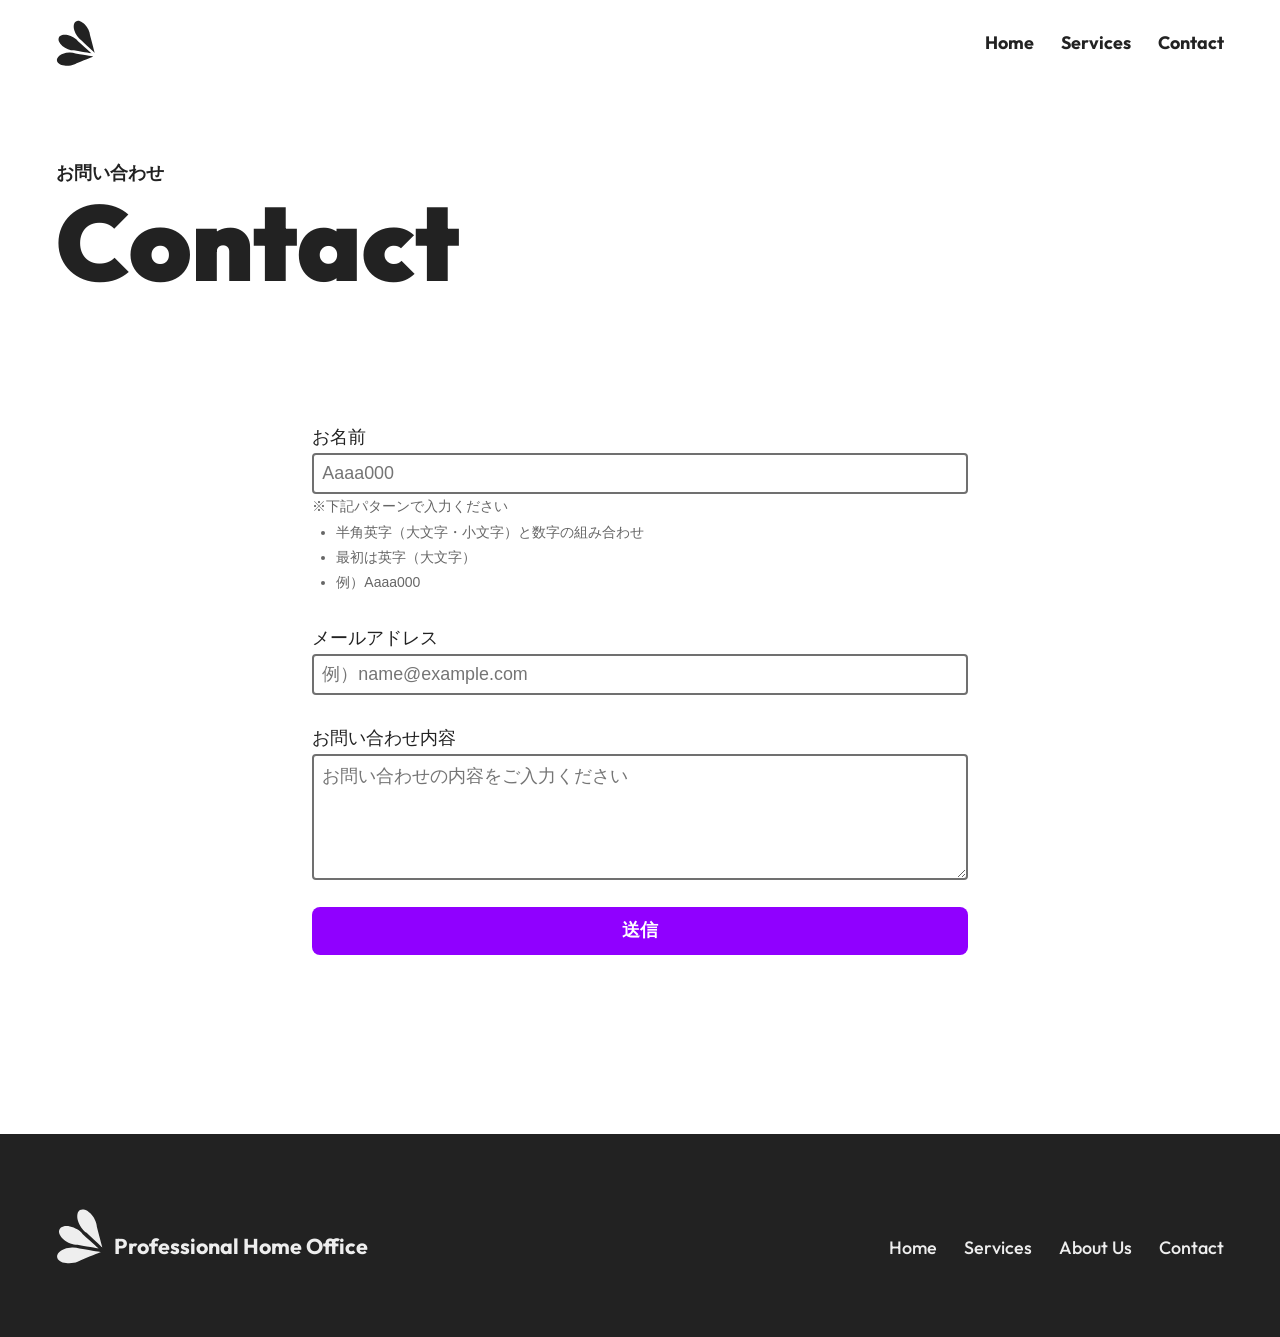
==== contact.html @ 74f62cc1 "【Codexレビュー】改修５ 対象コミット：ab544cedcc76169ee55072e64de3ae0e83976b12" ====
<!DOCTYPE html>
<html lang="ja">
	<head>
		<meta charset="UTF-8" />
		<meta name="viewport" content="width=device-width, initial-scale=1.0" />
		<title>Office Design - Professional Home Office</title>
		<link rel="preconnect" href="https://fonts.googleapis.com" />
		<link rel="preconnect" href="https://fonts.gstatic.com" crossorigin />
		<link href="https://fonts.googleapis.com/css2?family=Outfit:wght@100..900&display=swap" rel="stylesheet" />
		<link rel="stylesheet" href="assets/style.css" class="css" />
		<link rel="stylesheet" href="assets/contact.css" class="css" />
		<script src="assets/script.js" defer blocking="render"></script>
	</head>
	<body>
		<header>
			<div class="logo">
				<a href="index.html">
					<svg
						width="55"
						height="61"
						viewBox="0 0 55 61"
						fill="currentColor"
						role="img"
						aria-label="Professional Home Office"
					>
						<path
							d="M45.8622 47.1771C45.8622 47.1771 39.0083 49.9476 25.3005 55.4887C23.3705 56.7268 20.9252 57.6649 18.258 58.1905C15.5908 58.7161 12.8151 58.8069 10.2638 58.4518C7.71261 58.0968 5.49428 57.3111 3.87505 56.189C2.25582 55.0669 1.30447 53.6561 1.13516 52.1259C0.965845 50.5956 1.58576 49.011 2.92052 47.562C4.25528 46.1131 6.24819 44.8615 8.66009 43.9573C11.072 43.0531 13.8004 42.5348 16.518 42.4646C19.2356 42.3944 21.8268 42.7753 23.9808 43.5615C38.5684 45.9719 45.8622 47.1771 45.8622 47.1771Z"
						/>
						<path
							d="M43.8084 43.6216C43.8084 43.6216 36.5523 42.3288 22.0402 39.7432C19.7491 39.7716 17.1875 39.2673 14.6629 38.2906C12.1383 37.3139 9.75782 35.9065 7.80722 34.2371C5.85662 32.5677 4.41871 30.7074 3.66604 28.8793C2.91337 27.0512 2.87792 25.333 3.56393 23.9309C4.24995 22.5288 5.62829 21.5024 7.53356 20.9747C9.43882 20.4471 11.7901 20.4407 14.3052 20.9563C16.8203 21.4719 19.3924 22.4876 21.7129 23.8816C24.0333 25.2755 26.0036 26.9884 27.3872 28.8148C38.3346 38.686 43.8084 43.6216 43.8084 43.6216Z"
						/>
						<path
							d="M47.4491 42.6526C47.4491 42.6526 42.0838 37.5994 31.353 27.493C29.4199 26.2629 27.5521 24.4389 25.9737 22.2397C24.3952 20.0406 23.1732 17.5599 22.4543 15.0952C21.7354 12.6305 21.5501 10.2865 21.9207 8.34457C22.2913 6.40263 23.2019 4.9452 24.5434 4.14718C25.885 3.34915 27.6003 3.24443 29.4837 3.84558C31.367 4.44672 33.3384 5.7282 35.1612 7.53623C36.984 9.34426 38.5809 11.602 39.7601 14.0386C40.9393 16.4752 41.6508 18.9872 41.8092 21.273C45.5692 35.526 47.4491 42.6526 47.4491 42.6526Z"
						/>
					</svg>
				</a>
			</div>

			<nav class="menu">
				<ul>
					<li><a href="index.html">Home</a></li>
					<li><a href="index.html#services">Services</a></li>
					<li><a href="contact.html">Contact</a></li>
				</ul>
			</nav>
		</header>

		<main>
			<header class="hero">
				<hgroup>
					<h1>Contact</h1>
					<p>お問い合わせ</p>
				</hgroup>
			</header>

			<form action="#" method="post" class="contact">
				<label>
					お名前
					<p class="error-msg">入力が正しくないです</p>
					<input type="text" name="fullname" placeholder="Aaaa000" pattern="^(?=[A-Z])(?=.*[a-z])(?=.*\d).+$" />
					<!-- Codex チェック
					問題の説明: 「お名前」入力欄なのに、英大文字始まりかつ英小文字と数字を含む文字列しか受け付けないため、通常の氏名入力や日本語の名前が不正扱いになります。ラベルの意味と入力制約が一致していません。
					修正アドバイス: 氏名を受け付けたい項目なら名前に合ったバリデーションへ変更し、英数字ルールを試したい項目ならラベルと name 属性を用途に合うものへ変更してください。
					-->
					<p class="note">※下記パターンで入力ください</p>
					<ul class="note">
						<li>半角英字（大文字・小文字）と数字の組み合わせ</li>
						<li>最初は英字（大文字）</li>
						<li>例）Aaaa000</li>
					</ul>
				</label>

				<label>
					メールアドレス
					<input type="email" name="mail" placeholder="例）name@example.com" />
				</label>

				<label>
					お問い合わせ内容
					<textarea name="comment" placeholder="お問い合わせの内容をご入力ください"></textarea>
				</label>

				<input type="submit" value="送信" class="primary-button" />
			</form>
		</main>

		<footer>
			<div class="logo">
				<a href="index.html">
					<svg width="55" height="61" viewBox="0 0 55 61" fill="currentColor" aria-hidden="true">
						<path
							d="M45.8622 47.1771C45.8622 47.1771 39.0083 49.9476 25.3005 55.4887C23.3705 56.7268 20.9252 57.6649 18.258 58.1905C15.5908 58.7161 12.8151 58.8069 10.2638 58.4518C7.71261 58.0968 5.49428 57.3111 3.87505 56.189C2.25582 55.0669 1.30447 53.6561 1.13516 52.1259C0.965845 50.5956 1.58576 49.011 2.92052 47.562C4.25528 46.1131 6.24819 44.8615 8.66009 43.9573C11.072 43.0531 13.8004 42.5348 16.518 42.4646C19.2356 42.3944 21.8268 42.7753 23.9808 43.5615C38.5684 45.9719 45.8622 47.1771 45.8622 47.1771Z"
						/>
						<path
							d="M43.8084 43.6216C43.8084 43.6216 36.5523 42.3288 22.0402 39.7432C19.7491 39.7716 17.1875 39.2673 14.6629 38.2906C12.1383 37.3139 9.75782 35.9065 7.80722 34.2371C5.85662 32.5677 4.41871 30.7074 3.66604 28.8793C2.91337 27.0512 2.87792 25.333 3.56393 23.9309C4.24995 22.5288 5.62829 21.5024 7.53356 20.9747C9.43882 20.4471 11.7901 20.4407 14.3052 20.9563C16.8203 21.4719 19.3924 22.4876 21.7129 23.8816C24.0333 25.2755 26.0036 26.9884 27.3872 28.8148C38.3346 38.686 43.8084 43.6216 43.8084 43.6216Z"
						/>
						<path
							d="M47.4491 42.6526C47.4491 42.6526 42.0838 37.5994 31.353 27.493C29.4199 26.2629 27.5521 24.4389 25.9737 22.2397C24.3952 20.0406 23.1732 17.5599 22.4543 15.0952C21.7354 12.6305 21.5501 10.2865 21.9207 8.34457C22.2913 6.40263 23.2019 4.9452 24.5434 4.14718C25.885 3.34915 27.6003 3.24443 29.4837 3.84558C31.367 4.44672 33.3384 5.7282 35.1612 7.53623C36.984 9.34426 38.5809 11.602 39.7601 14.0386C40.9393 16.4752 41.6508 18.9872 41.8092 21.273C45.5692 35.526 47.4491 42.6526 47.4491 42.6526Z"
						/>
					</svg>
					Professional Home Office
				</a>
			</div>
			<div class="menu">
				<ul>
					<li><a href="index.html">Home</a></li>
					<li><a href="index.html#services">Services</a></li>
					<li><a href="index.html#:~:text=Professional%20Home%20Office">About Us</a></li>
					<li><a href="contact.html">Contact</a></li>
				</ul>
			</div>
		</footer>
	</body>
</html>
---- assets/style.css ----
@charset "UTF-8";

@layer reset, base;

/* ------------------------------------------------------ */

/* リセット */

/* ------------------------------------------------------ */
@layer reset {
	*,
	*::before,
	*::after {
		box-sizing: border-box;
		margin: 0;
		padding: 0;
		list-style: none;
	}

	a {
		color: inherit;
		text-decoration: inherit;
		-webkit-tap-highlight-color: transparent;
		-webkit-touch-callout: none;
	}

	img {
		width: 100%;
		height: auto;
	}

	svg,
	img {
		vertical-align: bottom;
	}

	button,
	input,
	textarea {
		margin: 0;
		font-family: inherit;
		font-size: 100%;
		font-weight: inherit;
		color: inherit;
		background-color: transparent;
		background-image: none;
	}

	button,
	input[type="submit"] {
		cursor: pointer;
		border: none;
		-webkit-tap-highlight-color: transparent;
		-webkit-touch-callout: none;
	}
}

/* ------------------------------------------------------ */

/* 基本スタイル */

/* ------------------------------------------------------ */

@layer base {
	/* カスタムプロパティ */
	:root {
		/* カラー */
		--black: #222;
		--white: light-dark(#fff, #eee);
		--text: light-dark(var(--black), var(--white));
		--background: light-dark(var(--white), var(--black));
		--primary: #9000ff;
		--attention: red;
		--gray: light-dark(#efefef, #2d2d2d);
		--darkgray: light-dark(#707070, #909090);

		/* ページの左右の余白（画面幅1440pxで64px） */
		--page-padding: max(16px, 4.4vw);

		/* 欧文フォント */
		--latin-font: "Outfit", "Outfit Fallback", sans-serif;
	}

	/* 代替フォント */
	@font-face {
		font-family: "Outfit Fallback";
		src: local("Arial"), local("ArialMT");
		size-adjust: 99.8204%;
		ascent-override: 100.18%;
		descent-override: 26.0468%;
		line-gap-override: 0%;
	}

	/* カラースキーム */
	:root {
		color-scheme: light dark;
	}

	/* スムーススクロール */
	:root {
		scroll-behavior: smooth;
	}

	/* ページ */
	body {
		font-family: sans-serif;
		font-size: clamp(15px, 1.4vw, 24px); /* 画面幅1440pxで20px */
		line-height: 1.8;
		color: var(--text);
		background-color: var(--background);
	}

	/* 画像 */
	img {
		object-fit: cover;
		border-radius: 8px;
	}
}

/* ------------------------------------------------------ */

/* ビュー遷移 */

/* ------------------------------------------------------ */

@media (prefers-reduced-motion: no-preference) {
	@view-transition {
		navigation: auto;
	}

	.post img {
		view-transition-name: photo;
	}

	html::view-transition-old(photo),
	html::view-transition-new(photo) {
		overflow: clip;
		height: 100%;
		border-radius: 8px;
		animation-duration: 0.5s;
		object-fit: cover;
	}
}

/* ------------------------------------------------------ */

/* ページヘッダー */

/* ------------------------------------------------------ */

body > header {
	display: grid;
	grid-template-columns: 1fr auto;
	grid-auto-flow: column;
	align-items: center;
	padding-block: 1em;
	padding-inline: var(--page-padding);

	.logo svg {
		width: 2.5em;
		height: auto;
	}
}

/* ------------------------------------------------------ */

/* ナビゲーションメニュー */

/* ------------------------------------------------------ */

.menu {
	font-family: var(--latin-font);
	font-weight: 700;

	ul {
		display: flex;
		gap: 1.5em;

		a {
			display: flex;
		}
	}
}

/* ------------------------------------------------------ */

/* ヒーロー */

/* ------------------------------------------------------ */

/* レイアウト */
.hero {
	display: block grid;
	grid-template:
		"heading"
		"cta"
		"photo";
	gap: 2em;
	justify-items: center;
	padding-block: 4em 0;
	padding-inline: var(--page-padding);
	text-align: center;

	> :is(h1, hgroup) {
		grid-area: heading;
	}

	> .cta {
		grid-area: cta;
	}

	> img {
		grid-area: photo;
	}

	@media (width >= 768px) {
		grid-template:
			"heading cta"
			"photo photo";
		grid-template-columns: 1fr 17em;
		justify-items: stretch;
		align-items: end;
		text-align: left;
	}
}

/* スタイル */
.hero {
	hgroup {
		display: grid;

		p {
			grid-row: 1;
			font-weight: 700;
		}
	}

	h1 {
		font-family: var(--latin-font);
		font-size: max(48px, 8.3vw); /* 画面幅1440pxで120px */
		font-weight: 900;
		line-height: 1;
	}

	img {
		aspect-ratio: 3/4;
		object-fit: cover;
		border-radius: 8px;

		@media (width >= 768px) {
			aspect-ratio: 2/1;
		}
	}
}

/* ------------------------------------------------------ */

/* CTA */

/* ------------------------------------------------------ */
.cta {
	p {
		margin-bottom: 1em;
	}
}

/* ------------------------------------------------------ */

/* ボタン */

/* ------------------------------------------------------ */

button,
input[type="submit"] {
	padding: 14px 24px;
	font-weight: bold;
	line-height: 1;
	border: solid 1px transparent;
	border-radius: 8px;
}

.primary-button {
	width: 100%;
	color: var(--white);
	background-color: var(--primary);
	transition: background-color 0.5s;

	@media (prefers-reduced-motion) {
		transition: none;
	}

	@media (hover: hover) {
		&:hover {
			/* プライマリーカラーの色相を変える */
			background-color: lch(from var(--primary) l c calc(h + 20));
		}
	}
}

.secondary-button {
	width: 100%;
	font-weight: normal;
	color: var(--darkgray);
	background-color: transparent;
	border-color: var(--darkgray);
}

/* ------------------------------------------------------ */

/* ダイアログ */

/* ------------------------------------------------------ */

dialog {
	width: clamp(300px, 80vw, 400px); /* 画面幅500pxで400px */
	margin: auto;
	padding: 20px 32px;
	border-color: gray;
	border-radius: 16px;

	form {
		display: grid;
		gap: 8px;

		p {
			margin-block: 0 8px;
		}

		button[value="accept"] {
			width: 100%;
		}
	}

	#close {
		position: absolute;
		top: 12px;
		right: 12px;
		padding: 8px;
		filter: grayscale(1);
	}

	&::backdrop {
		background-color: rgb(0 0 0 / 70%);
	}
}

/* 開閉アニメーション */
dialog {
	position: fixed;
	inset-block-start: 0px;
	inset-block-end: 0px;
	opacity: 0;
	transition: display 0.5s allow-discrete, overlay 0.5s allow-discrete, opacity 0.5s;

	@media (prefers-reduced-motion) {
		transition: none;
	}
}

dialog[open] {
	opacity: 1;
}

@starting-style {
	dialog[open] {
		opacity: 0;
	}
}

/* バックドロップの開閉アニメーション */
dialog::backdrop {
	background-color: rgb(0 0 0 / 60%);
	opacity: 0;
	transition: opacity 0.5s;

	@media (prefers-reduced-motion) {
		transition: none;
	}
}

dialog[open]::backdrop {
	opacity: 1;
}

@starting-style {
	dialog[open]::backdrop {
		opacity: 0;
	}
}

/* ------------------------------------------------------ */

/* メッセージ */

/* ------------------------------------------------------ */

/* レイアウト */
.message {
	display: grid;
	grid-template-columns: auto auto;
	gap: 1em;
	justify-content: center;
	align-items: center;
	padding-block: 5em;
}

/* スタイル */
.message {
	font-size: clamp(16px, 2.7vw, 40px); /* 画面幅1440pxで40px */
	line-height: 1.5;

	svg {
		width: 4em;
		height: auto;
	}
}

/* ------------------------------------------------------ */

/* サービス */

/* ------------------------------------------------------ */

/* レイアウト */
.services {
	display: grid;
	gap: 5em;
	padding-block: 7em;
	padding-inline: var(--page-padding);

	> hgroup {
		display: grid;
		align-content: end;

		p {
			grid-row: 1;
		}
	}

	@media (width >= 768px) {
		grid-template-columns: 1fr 4fr;

		> hgroup {
			/* スティッキー */
			align-self: start;
			position: sticky;
			top: 20px;

			/* 縦書き */
			writing-mode: vertical-rl;
		}
	}
}

/* スタイル */
.services {
	background-color: var(--gray);

	> hgroup {
		h2 {
			font-size: clamp(54px, 6.6vw, 96px); /* 画面幅1440pxで96px */
			line-height: 1;
			text-transform: uppercase;
		}

		p {
			font-size: 1.2em;
			font-weight: bold;
		}
	}
}

/* ------------------------------------------------------ */

/* カード */

/* ------------------------------------------------------ */

/* カード一覧 */
.cards {
	display: grid;
	gap: 4em;

	/* クエリコンテナを作成 */
	container-type: inline-size;
}

/* カードのレイアウト */
.card {
	display: grid;
	grid-template-areas:
		"heading"
		"photo"
		"text";
	gap: 1em 3em;

	> hgroup {
		grid-area: heading;
	}

	> img {
		grid-area: photo;
		height: 180px;
	}

	> p {
		grid-area: text;
	}

	/* クエリコンテナに合わせてレイアウトを変更 */
	@container (width >= 580px) {
		grid-template-areas:
			"photo . "
			"photo heading"
			"photo text"
			"photo . ";
		grid-template-columns: 1fr 2fr;
		grid-template-rows: 20px auto auto 20px;

		> img {
			height: 0;
			min-height: 100%;
		}
	}
}

/* カードのスタイル */
.card {
	font-size: max(15px, 2cqw); /* クエリコンテナ幅1000pxで20px */

	hgroup {
		display: grid;
		gap: 0.25em;

		h3 {
			font-size: 2em;
			font-weight: 700;
			line-height: 1;
		}

		p {
			grid-row: 1;
			font-weight: 700;
		}
	}

	a {
		display: block;
		width: max-content;
		margin-left: auto;
		font-family: var(--latin-font);
		font-weight: 600;
	}
}

/* ------------------------------------------------------ */

/* リンク （2色の下線を表示） */

/* ------------------------------------------------------ */

/* 1色目の表示範囲を管理（初期値20%） */
@property --bar {
	syntax: "<percentage>";
	inherits: true;
	initial-value: 20%;
}

/* 2色の設定 */
:root {
	/* 1色目 */
	--bar-color-primary: var(--primary);

	/* 2色目 */
	--bar-color-secondary: light-dark(lightgray, gray);

	/* ナビゲーションメニューの下線の設定 */
	.menu {
		/* 2色目（透明） */
		--bar-color-secondary: transparent;

		/* 1色目のデフォルトの表示範囲 0% */
		--bar: 0%;
	}
}

/* 下線の表示 */
:is(.menu, #services) a {
	background-image: linear-gradient(
		to right,
		var(--bar-color-primary) var(--bar),
		var(--bar-color-secondary) var(--bar)
	);
	background-repeat: no-repeat;
	background-position: bottom;
	background-size: auto 2px;
	transition: --bar 0.2s ease-in;

	@media (prefers-reduced-motion) {
		transition: none;
	}

	@media (hover: hover) {
		&:hover {
			--bar: 100%;
		}
	}
}

/* ------------------------------------------------------ */

/* ページのフッター */

/* ------------------------------------------------------ */

/* カラースキーム */
body > footer {
	color-scheme: dark;
	color: var(--text);
	background-color: var(--background);
}

/* レイアウト */
body > footer {
	display: grid;
	gap: 1.5em;
	justify-items: center;
	padding-block: 4em;
	padding-inline: var(--page-padding);

	.logo svg {
		width: 2.5em;
		height: auto;
	}

	@media (width >= 768px) {
		grid-template-columns: 1fr auto;
		grid-auto-flow: column;
		justify-items: start;
		align-items: baseline;
	}
}

/* スタイル */
body > footer {
	.logo {
		font-family: var(--latin-font);
		font-size: 1.2em;
		font-weight: 700;
	}

	.menu {
		font-weight: 500;
	}
}

/* ------------------------------------------------------ */

/* 記事 */

/* ------------------------------------------------------ */

/* レイアウト */
.post {
	display: grid;
	grid-template:
		"hero"
		"body"
		"cta";
	gap: 4em 6em;
	justify-items: center;
	align-items: start;
	padding-block: 3em 6em;
	padding-inline: var(--page-padding);

	> .hero {
		grid-area: hero;
		padding: 0;
	}

	> .body {
		grid-area: body;
	}

	> .cta {
		grid-area: cta;
	}

	@media (width >= 768px) {
		grid-template:
			"hero hero"
			"body cta";
		grid-template-columns: 1fr 17em;
		justify-items: stretch;
	}
}

/* 記事本文 */
.body {
	> :first-child {
		margin-top: 0;
	}

	> :last-child {
		margin-bottom: 0;
	}

	p {
		margin-block: 1em;
	}

	h2,
	h3 {
		margin-block: 2em 1em;
	}

	h2 {
		font-size: 1.8em;
	}

	strong {
		color: var(--attention);
	}
}

/* ------------------------------------------------------ */

/* コンタクトフォーム */

/* ------------------------------------------------------ */

.contact {
	display: grid;
	gap: 1.5em;
	max-width: max(500px, 60vw);
	margin-inline: auto;
	padding-block: 5em 10em;
	padding-inline: var(--page-padding);

	label {
		display: grid;
	}

	input:not([type="submit"]),
	textarea {
		padding: 8px;
		border: solid 2px var(--darkgray);
		border-radius: 4px;
	}

	textarea {
		min-height: 6lh;
		resize: vertical;
		field-sizing: content;
	}
}

/* ------------------------------------------------------ */

/* スクロール駆動アニメーション */

/* ------------------------------------------------------ */

@media (prefers-reduced-motion: no-preference) {
	.message,
	#services > hgroup,
	#services article {
		animation: scroll-anim ease-out both;
		animation-timeline: view();
	}

	@keyframes scroll-anim {
		10% {
			opacity: 0;
			translate: 0 100px;
		}

		40% {
			opacity: 1;
			translate: 0;
		}
	}
}
---- assets/contact.css ----
@charset "UTF-8";

p.error-msg {
    display: none;
}
p.error-msg:has(+input:invalid) {
    display: block;
    color: red;
    font-size: 0.875rem;
    margin-top: 0.25rem;
}
.note {
    font-size: 0.875rem;
    color: #666;
}

ul.note {
    padding-left: 1.5rem;
    li {
        list-style-type: disc;
    }
}

input[type=text]:invalid {
    background-color: lightpink;
}
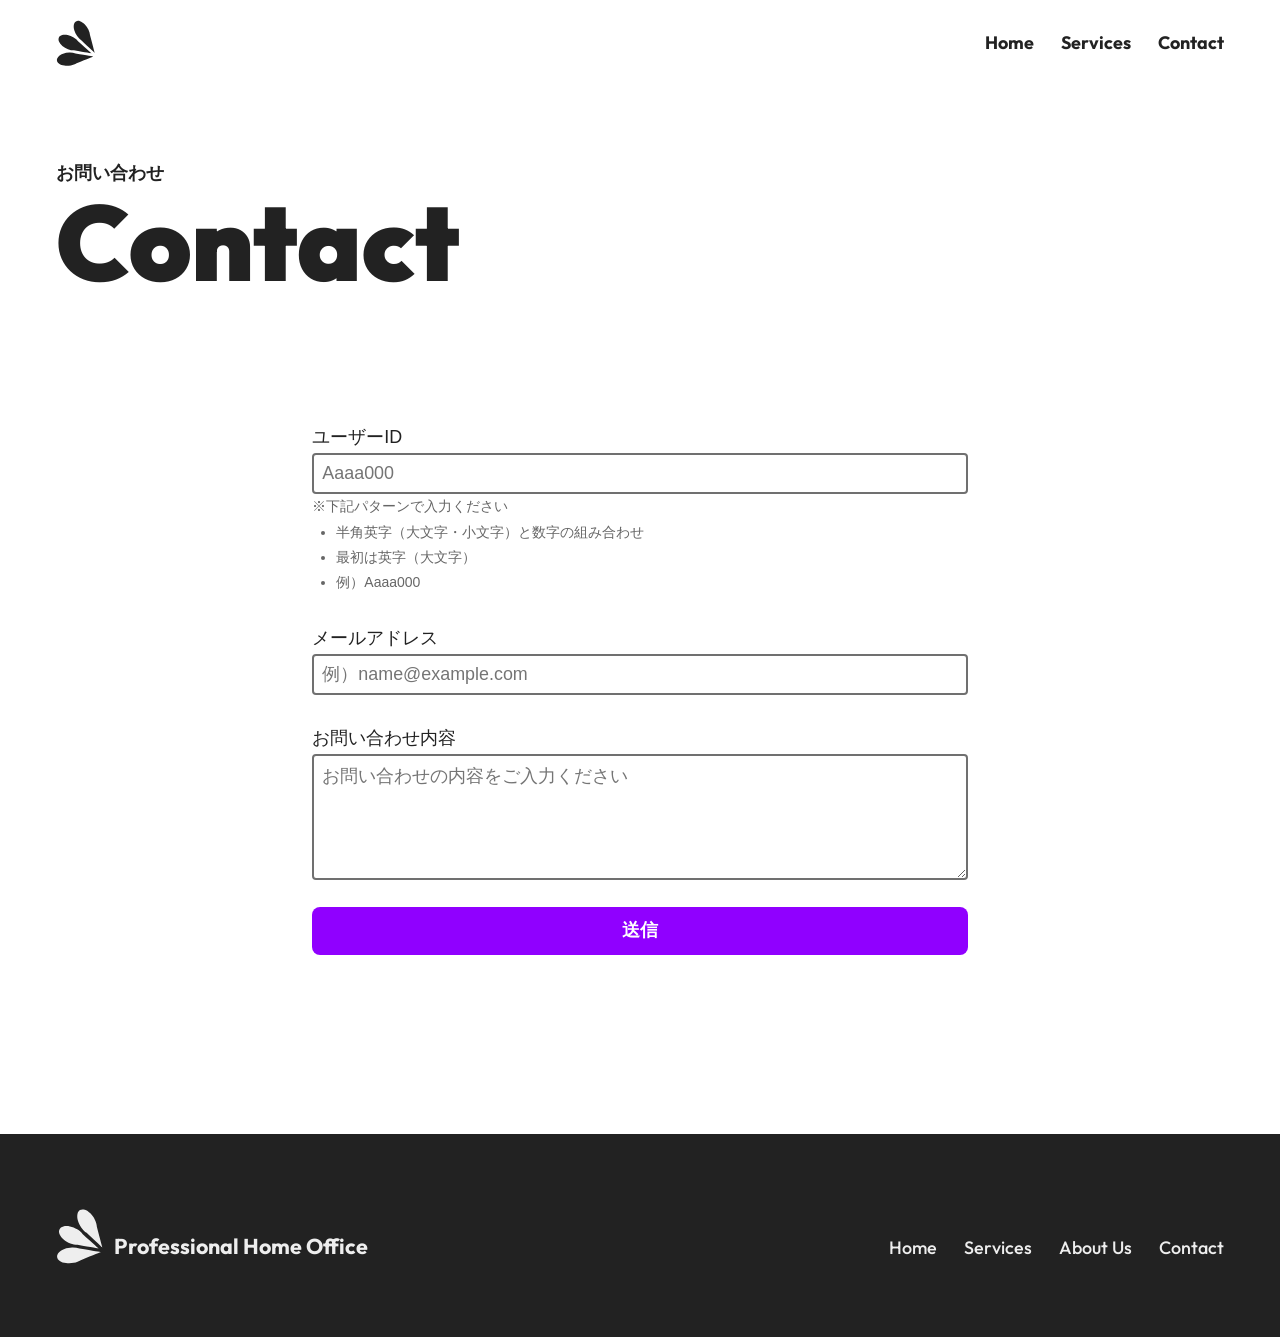
==== commit d5ce98e5: "【CodexレビューのFB対応】改修５ 対象コミット：ab544cedcc76169ee55072e64de3ae0e83976b12" ====
--- a/contact.html
+++ b/contact.html
@@ -55,7 +55,7 @@
 
 			<form action="#" method="post" class="contact">
 				<label>
-					お名前
+					ユーザーID
 					<p class="error-msg">入力が正しくないです</p>
 					<input type="text" name="fullname" placeholder="Aaaa000" pattern="^(?=[A-Z])(?=.*[a-z])(?=.*\d).+$" />
 					<!-- Codex チェック
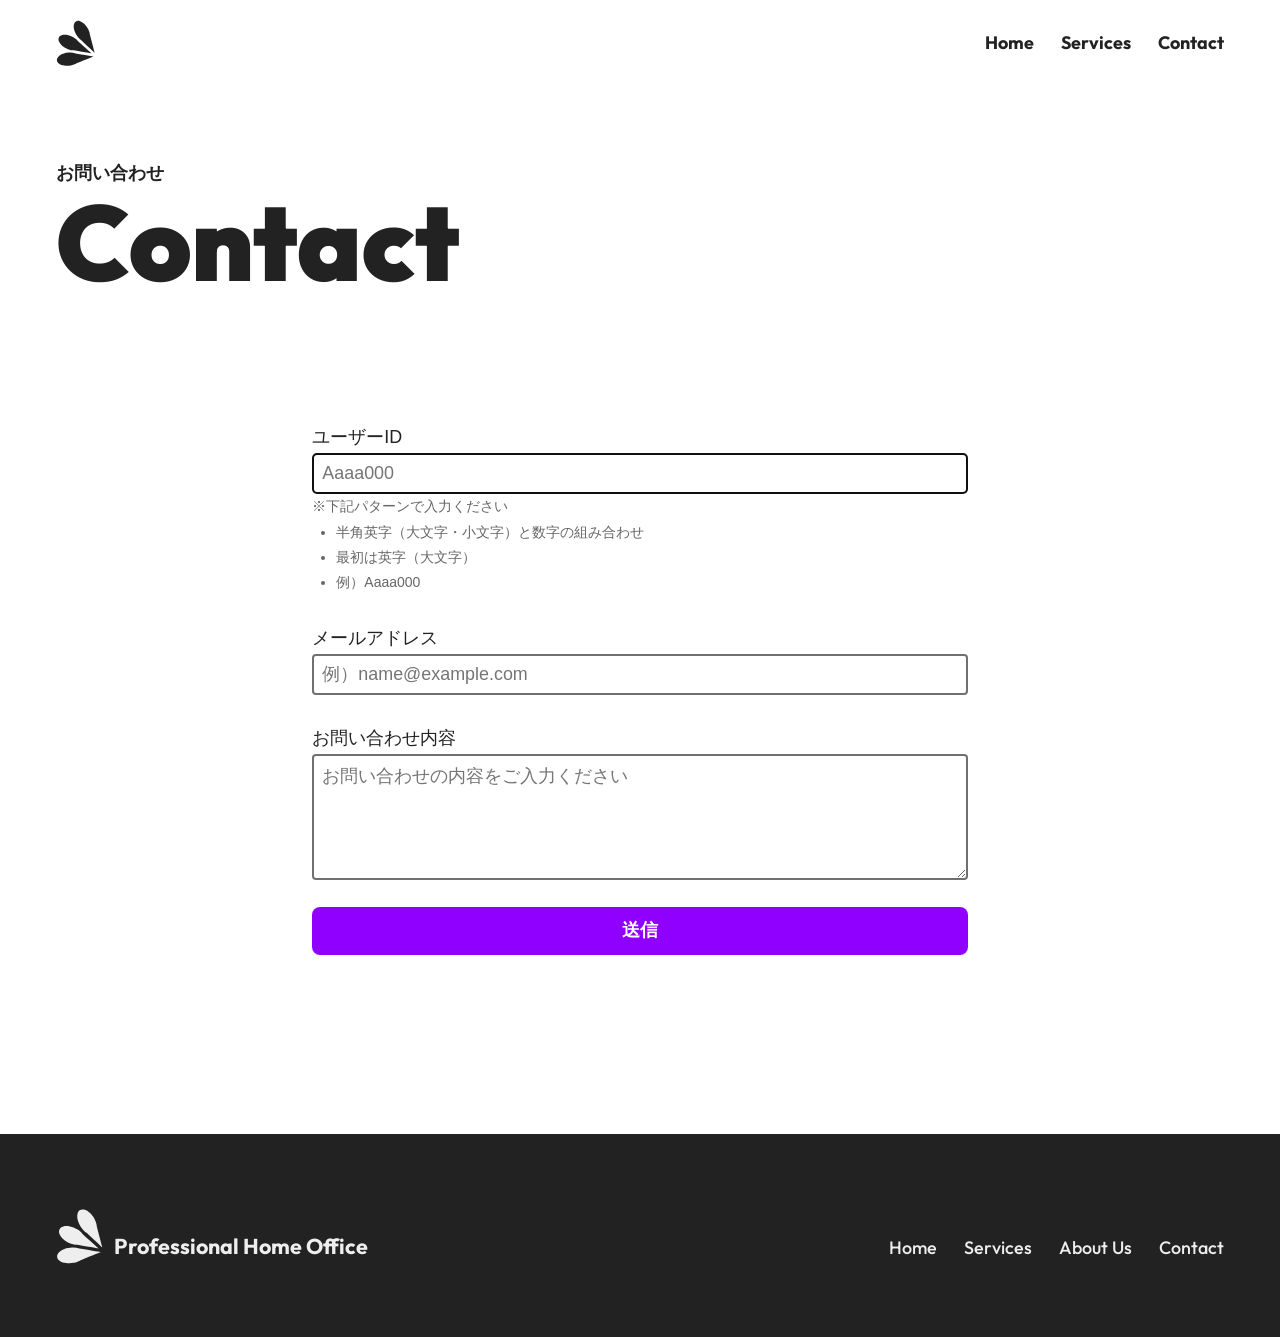
==== commit 861a6b14: "【改修６】文書最初の1文字のスタイル調整・ほか微調整 参考：第３章　P0216" ====
--- a/contact.html
+++ b/contact.html
@@ -57,11 +57,7 @@
 				<label>
 					ユーザーID
 					<p class="error-msg">入力が正しくないです</p>
-					<input type="text" name="fullname" placeholder="Aaaa000" pattern="^(?=[A-Z])(?=.*[a-z])(?=.*\d).+$" />
-					<!-- Codex チェック
-					問題の説明: 「お名前」入力欄なのに、英大文字始まりかつ英小文字と数字を含む文字列しか受け付けないため、通常の氏名入力や日本語の名前が不正扱いになります。ラベルの意味と入力制約が一致していません。
-					修正アドバイス: 氏名を受け付けたい項目なら名前に合ったバリデーションへ変更し、英数字ルールを試したい項目ならラベルと name 属性を用途に合うものへ変更してください。
-					-->
+					<input type="text" name="userId" placeholder="Aaaa000" pattern="^[A-Z](?=.*[a-z])(?=.*\d)[A-Za-z\d]*$" autofocus />
 					<p class="note">※下記パターンで入力ください</p>
 					<ul class="note">
 						<li>半角英字（大文字・小文字）と数字の組み合わせ</li>
--- a/assets/style.css
+++ b/assets/style.css
@@ -718,6 +718,14 @@
 		font-size: 1.8em;
 	}
 
+	h4 {
+		margin-block: 1em 0.5em;
+	}
+
+	h4 + p {
+		margin: 0;
+	}
+
 	strong {
 		color: var(--attention);
 	}
@@ -781,3 +789,8 @@
 		}
 	}
 }
+
+.body > h3 + p::first-letter {
+	initial-letter: 2 drop;
+	margin-right: 0.5em;
+}
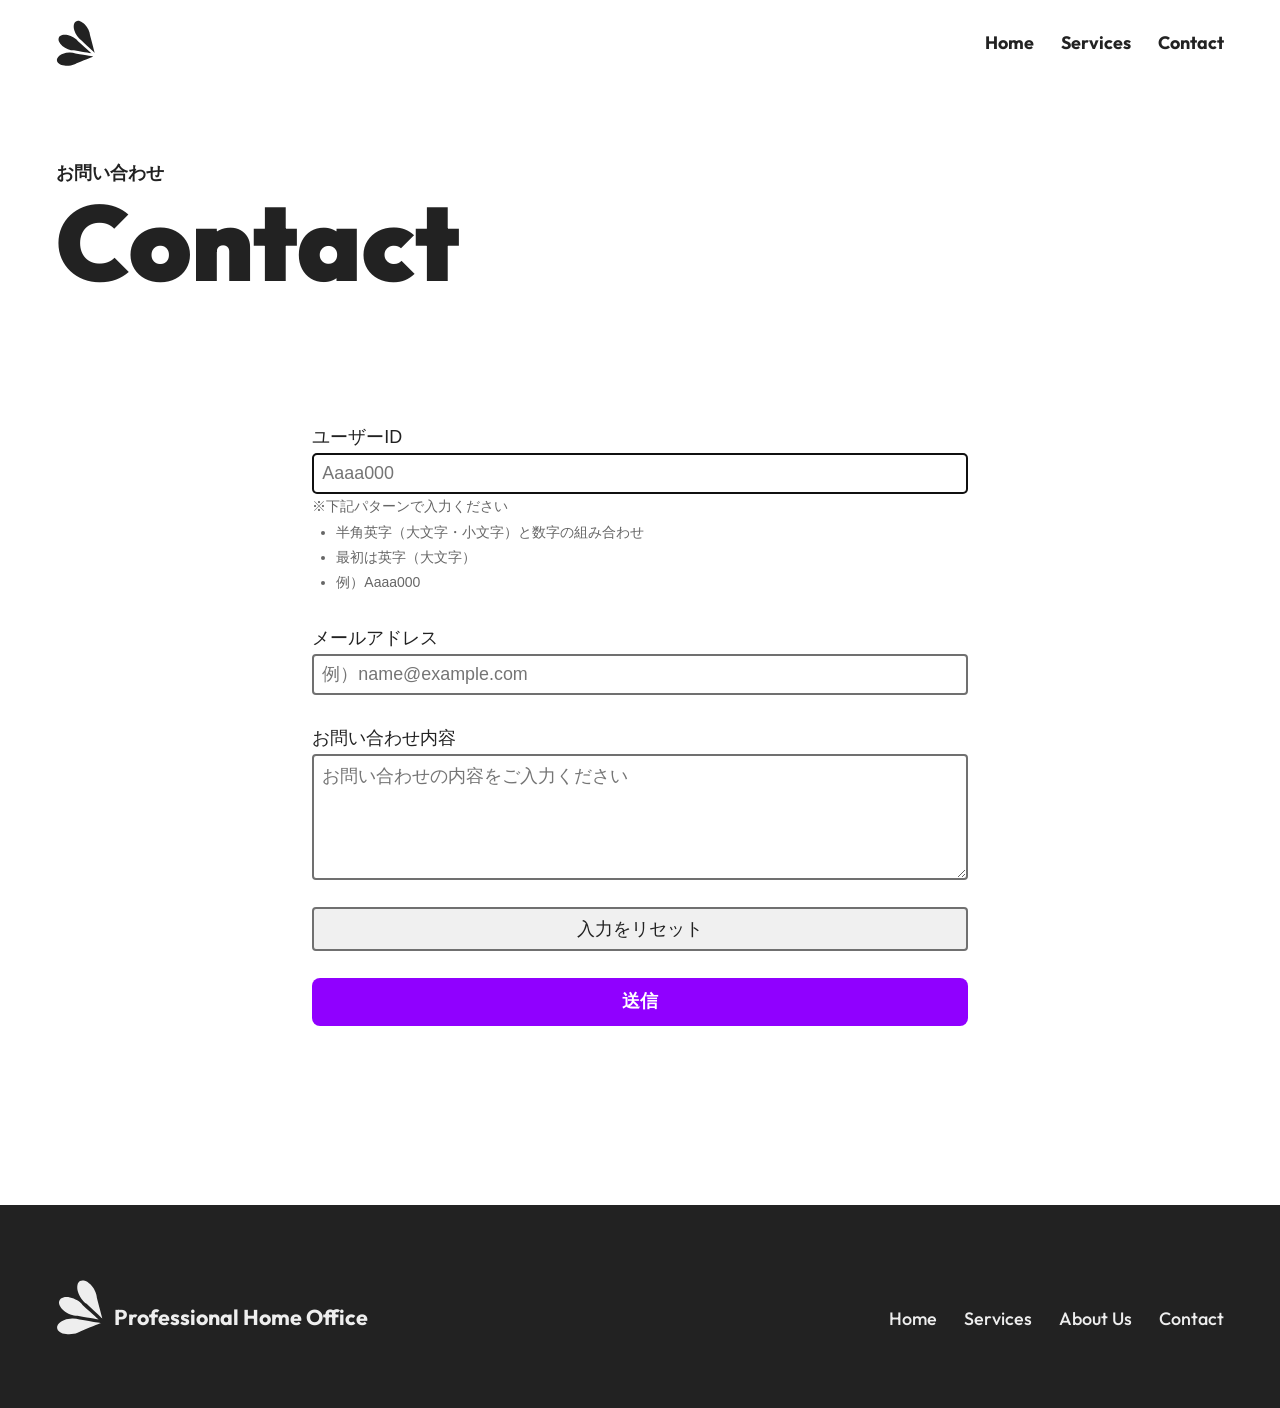
==== commit 2f12bc6d: "【改修７】入力フォームのリセットボタン 参考：第２章　P094" ====
--- a/contact.html
+++ b/contact.html
@@ -76,6 +76,8 @@
 					<textarea name="comment" placeholder="お問い合わせの内容をご入力ください"></textarea>
 				</label>
 
+				<input type="reset" value="入力をリセット" />
+
 				<input type="submit" value="送信" class="primary-button" />
 			</form>
 		</main>
--- a/assets/contact.css
+++ b/assets/contact.css
@@ -23,4 +23,16 @@
 
 input[type=text]:invalid {
     background-color: lightpink;
+}
+
+input[type=reset] {
+    background-color: #f0f0f0;
+    border: 1px solid #ccc;
+    padding: 0.5rem 1rem;
+    cursor: pointer;
+    transition: background-color 0.3s ease;
+}
+
+input[type=reset]:hover {
+    background-color: #e0e0e0;
 }
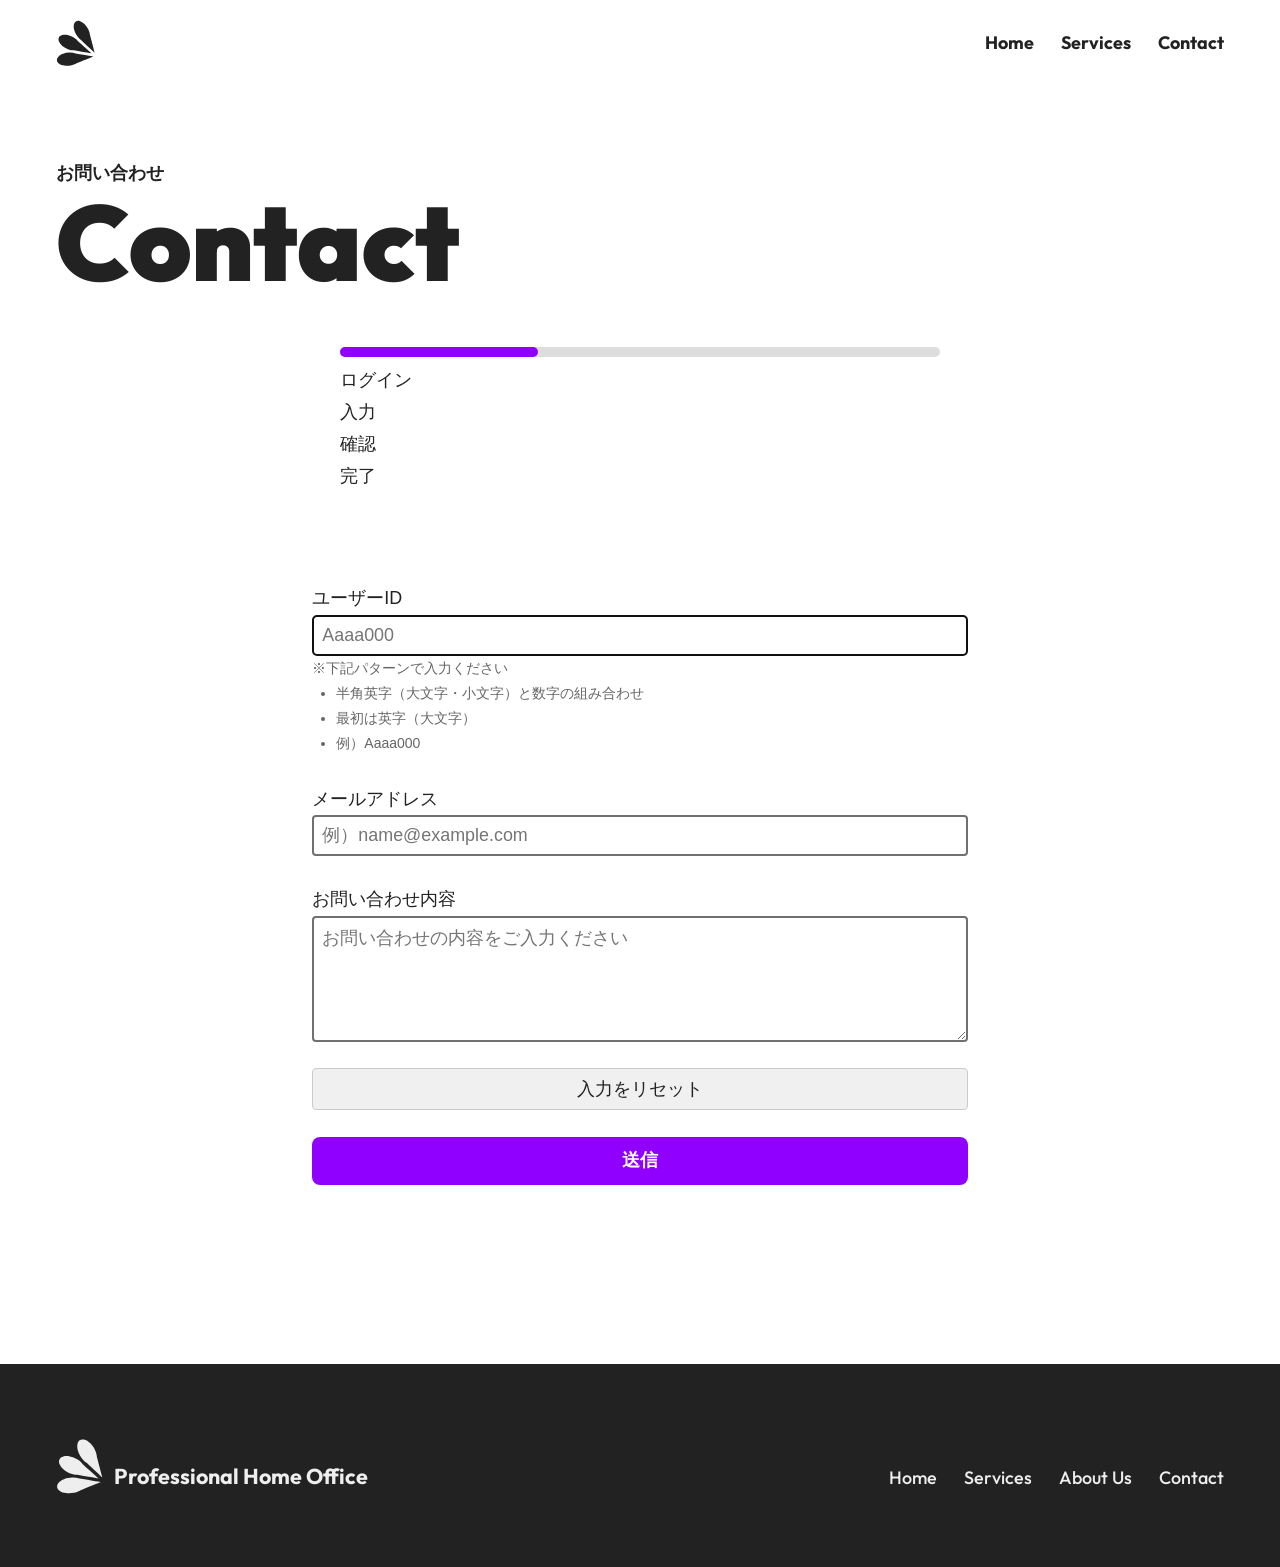
==== commit 82ed0bf9: "【改修８】プログレスバー 参考：第２章　P096" ====
--- a/contact.html
+++ b/contact.html
@@ -53,7 +53,18 @@
 				</hgroup>
 			</header>
 
+			<div class="progress">
+				<progress max="100" value="33"></progress>
+				<ul>
+					<li class="step-1">ログイン</li>
+					<li class="step-2">入力</li>
+					<li class="step-3">確認</li>
+					<li class="step-4">完了</li>
+				</ul>
+			</div>
+
 			<form action="#" method="post" class="contact">
+
 				<label>
 					ユーザーID
 					<p class="error-msg">入力が正しくないです</p>
--- a/assets/contact.css
+++ b/assets/contact.css
@@ -25,7 +25,7 @@
     background-color: lightpink;
 }
 
-input[type=reset] {
+.contact input[type=reset] {
     background-color: #f0f0f0;
     border: 1px solid #ccc;
     padding: 0.5rem 1rem;
@@ -33,6 +33,65 @@
     transition: background-color 0.3s ease;
 }
 
-input[type=reset]:hover {
+.contact input[type=reset]:hover {
     background-color: #e0e0e0;
+}
+
+.progress {
+    max-width: 600px;
+    margin: 0 auto;
+    progress {
+        width: 100%;
+        height: 10px;
+        border: none;
+        border-radius: 999px;
+        appearance: none;
+        -webkit-appearance: none;
+        -moz-appearance: none;
+    }
+
+    /* Chrome、Safari、Edge */
+    progress::-webkit-progress-bar {
+    background: #ddd;
+    border-radius: 999px;
+    }
+
+    progress::-webkit-progress-value {
+    background: #9000ff;
+    border-radius: 999px;
+    }
+
+    /* Firefox */
+    progress::-moz-progress-bar {
+    background: #9000ff;
+    border-radius: 999px;
+    }
+    ul {
+        position: relative;
+        overflow: visible;
+        li {
+            min-width: 2em;
+            top: 0;
+        }
+        .step-1 {
+            position: absolute;
+            left: 0;
+            transform: translateX(-50%);
+        }
+        .step-2 {
+            position: absolute;
+            left: 33%;
+            transform: translateX(-50%);
+        }
+        .step-3 {
+            position: absolute;
+            left: 66%;
+            transform: translateX(-50%);
+        }
+        .step-4 {
+            position: absolute;
+            left: 100%;
+            transform: translateX(-50%);
+        }
+    }
 }
